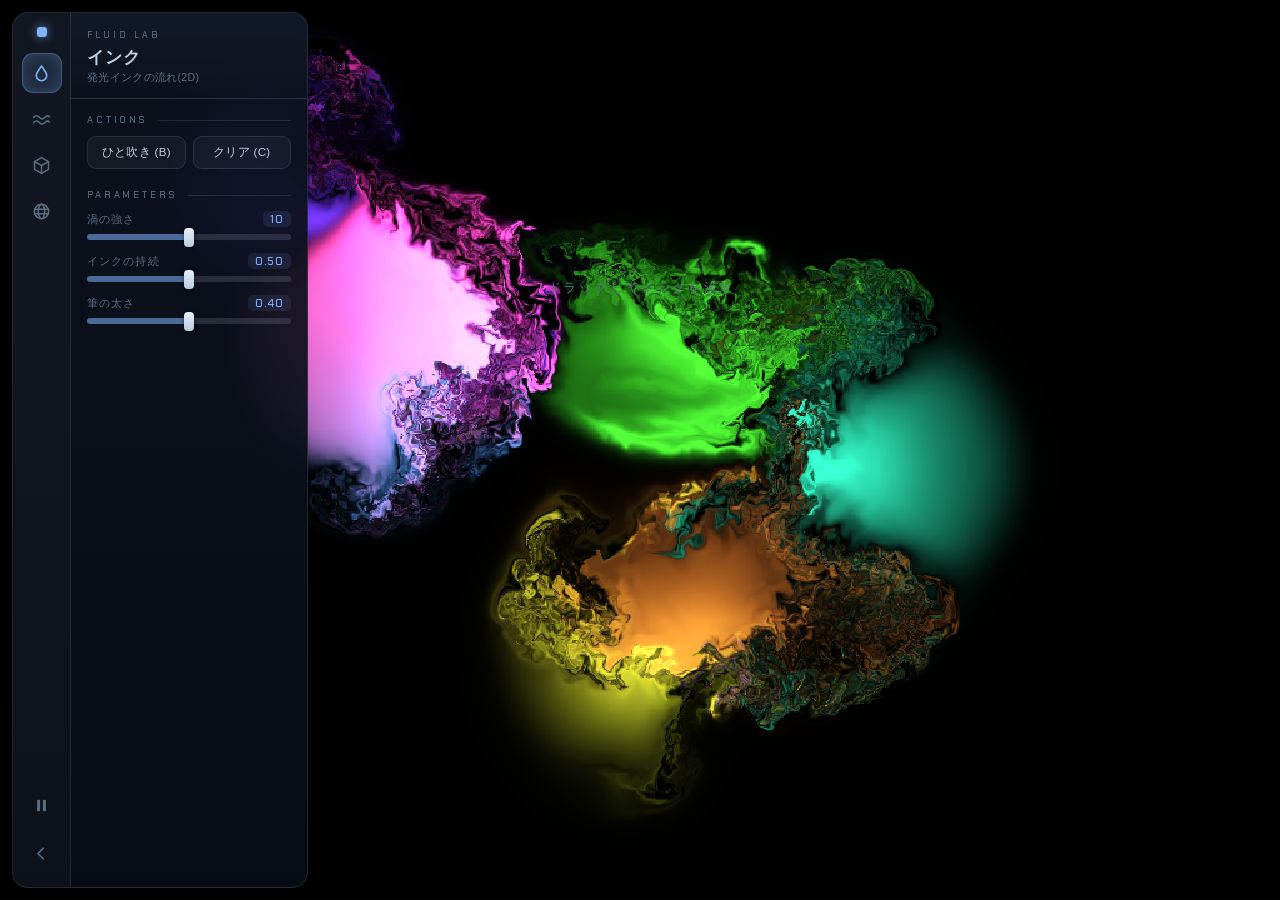
==== index.html @ f1052d77 "GitHub Pages公開用のindex.html/.nojekyllを追加 Pagesのルート入口として index.html(fluid-lab.htmlへのリダイレクト)を置く。 ビルド成果物" ====
<!DOCTYPE html>
<html lang="ja">
<head>
<meta charset="utf-8">
<title>Fluid Lab</title>
<!-- GitHub Pages の入口。実体は fluid-lab.html(ビルド成果物)。
     ビルドごとに 220KB の複製をコミットしないよう、リダイレクトで受ける。 -->
<meta http-equiv="refresh" content="0; url=fluid-lab.html">
<link rel="canonical" href="fluid-lab.html">
<style>
  body { background:#0b0e14; color:#c9d1d9; font-family:system-ui,sans-serif;
         display:grid; place-items:center; height:100vh; margin:0; }
  a { color:#58a6ff; }
</style>
</head>
<body>
<p><a href="fluid-lab.html">Fluid Lab を開く</a></p>
</body>
</html>
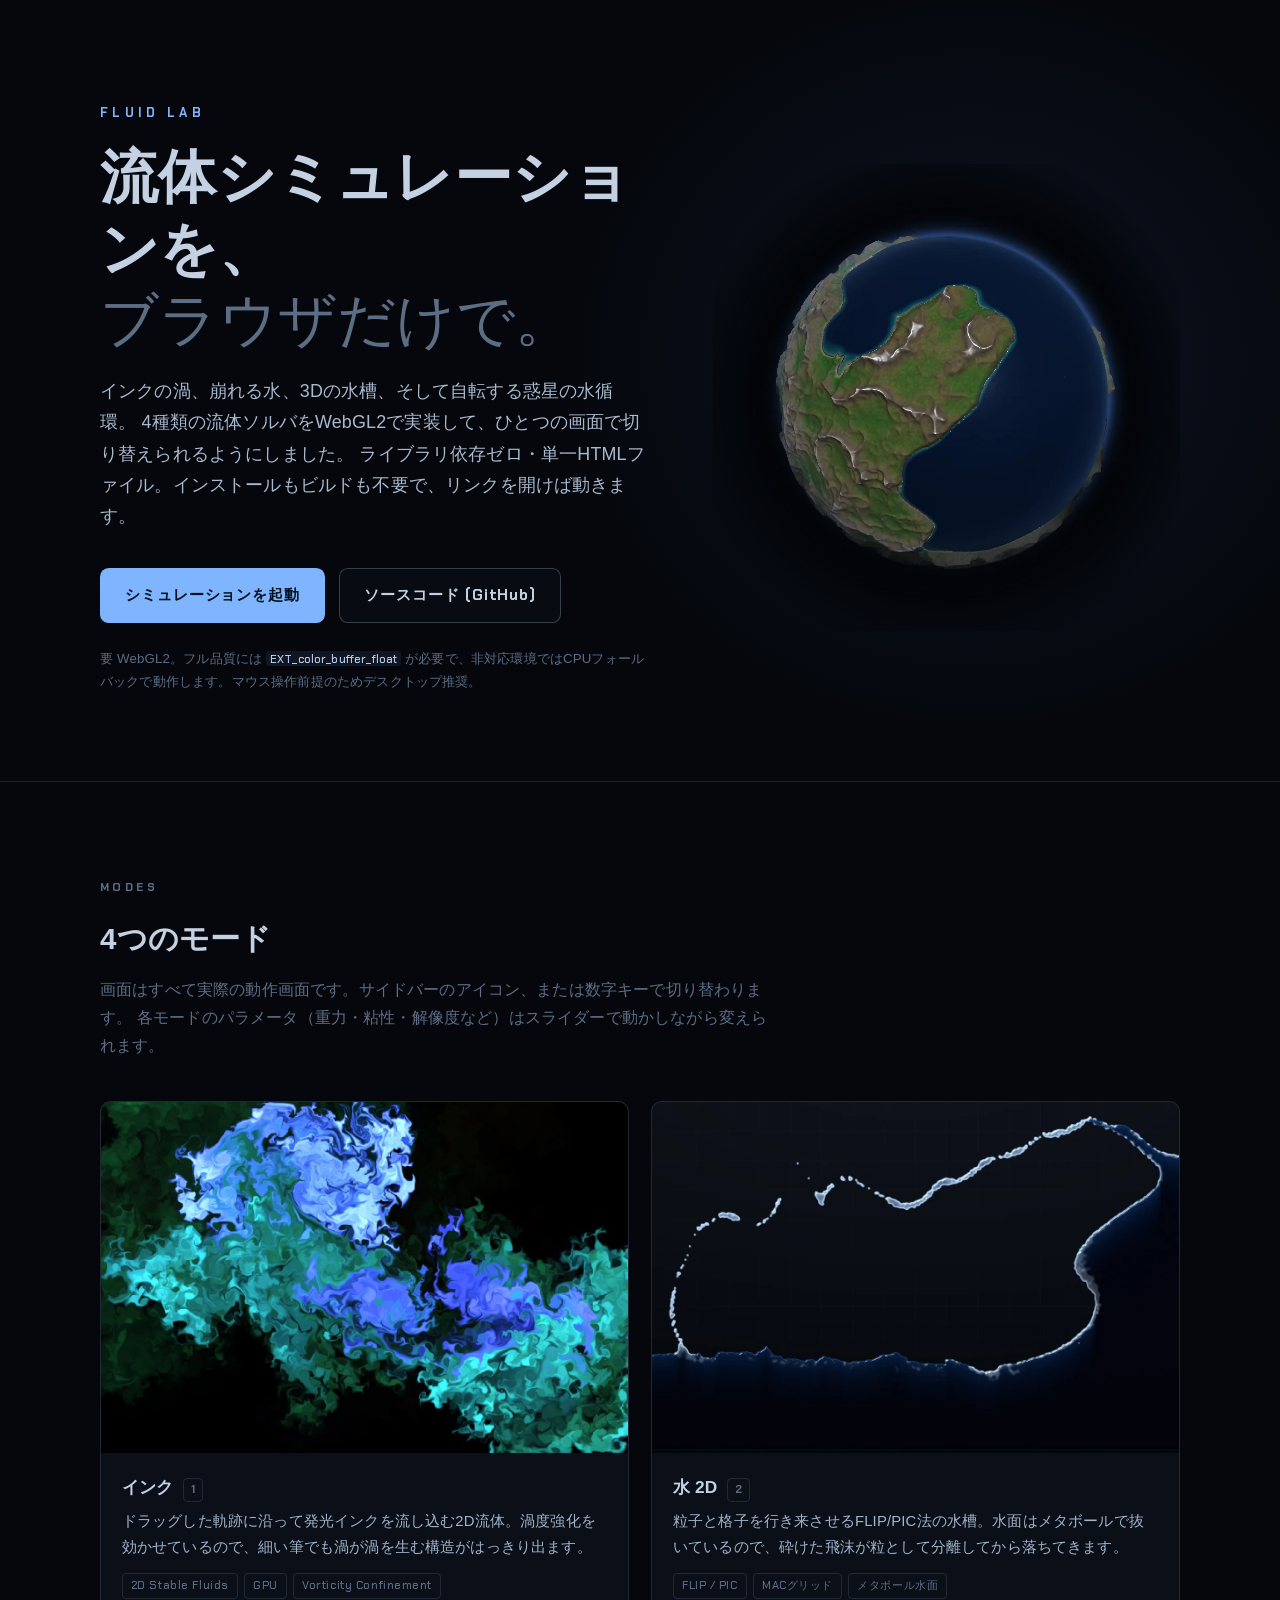
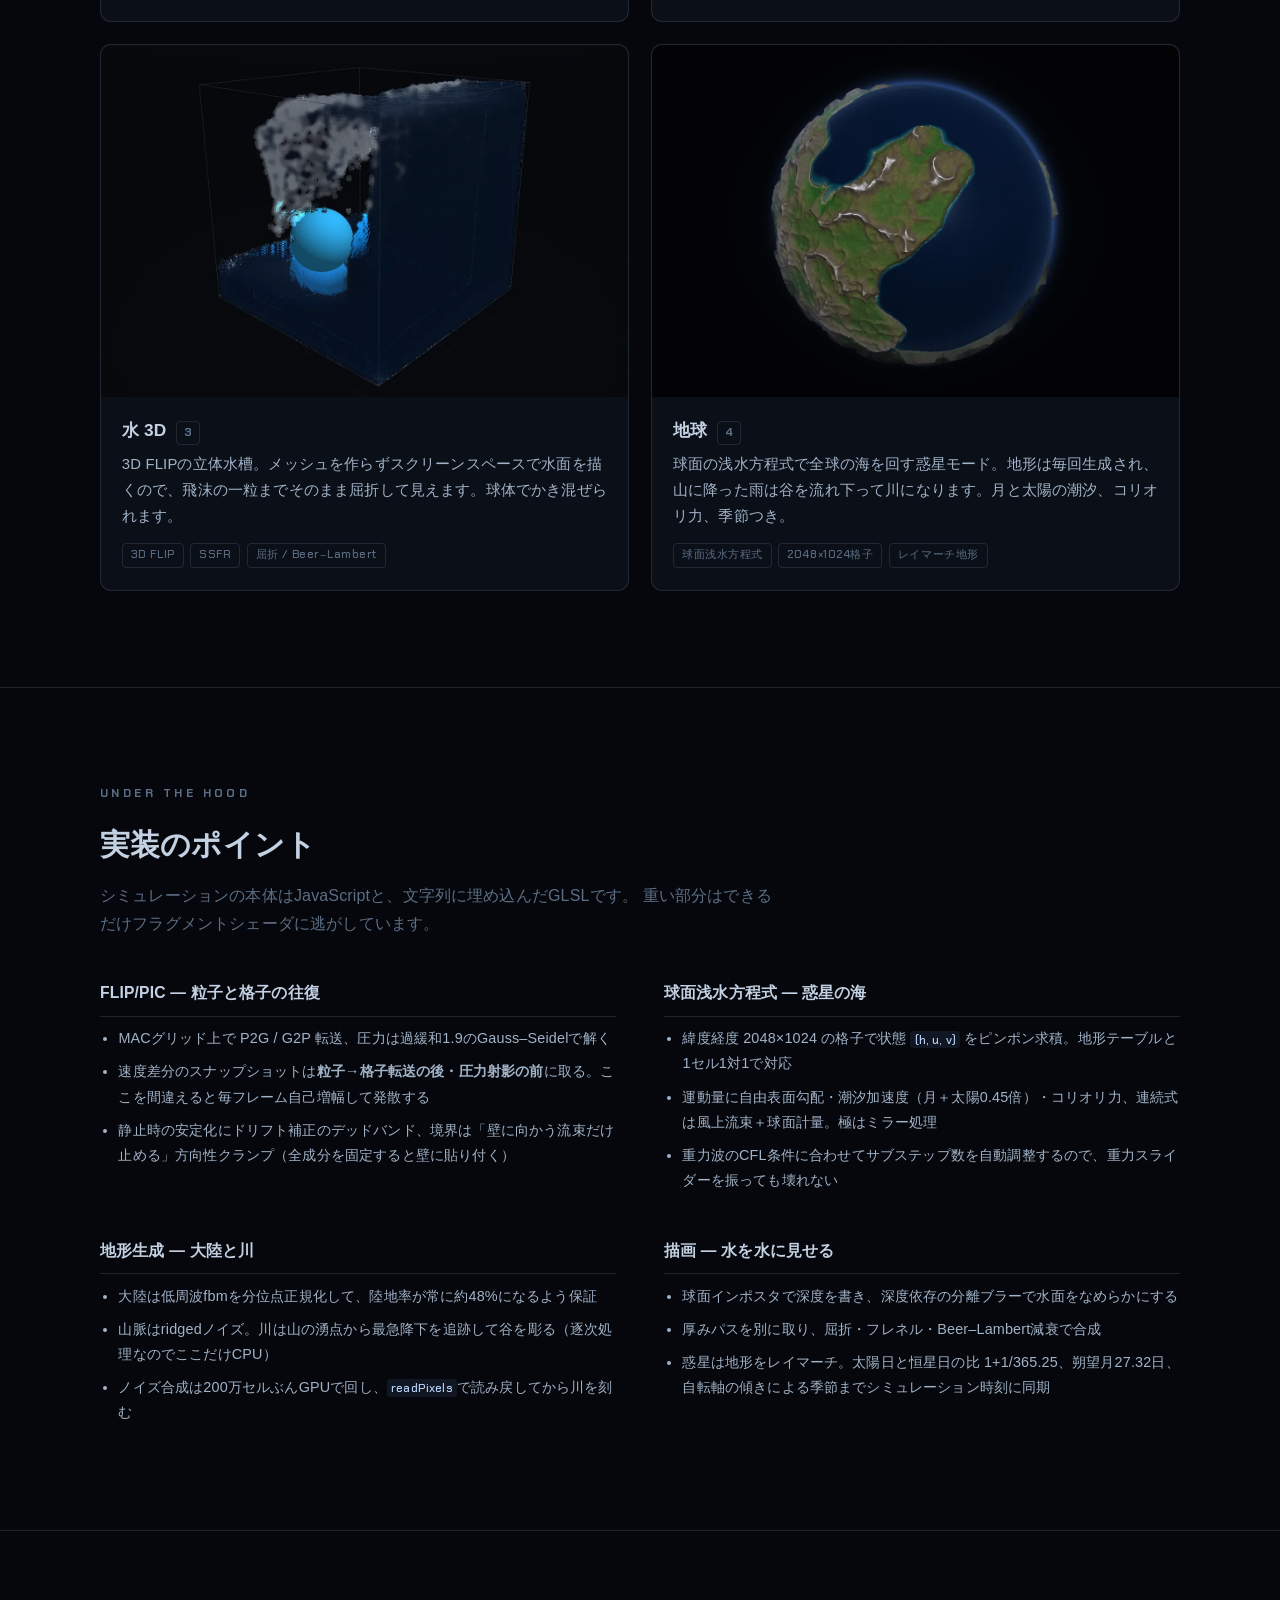
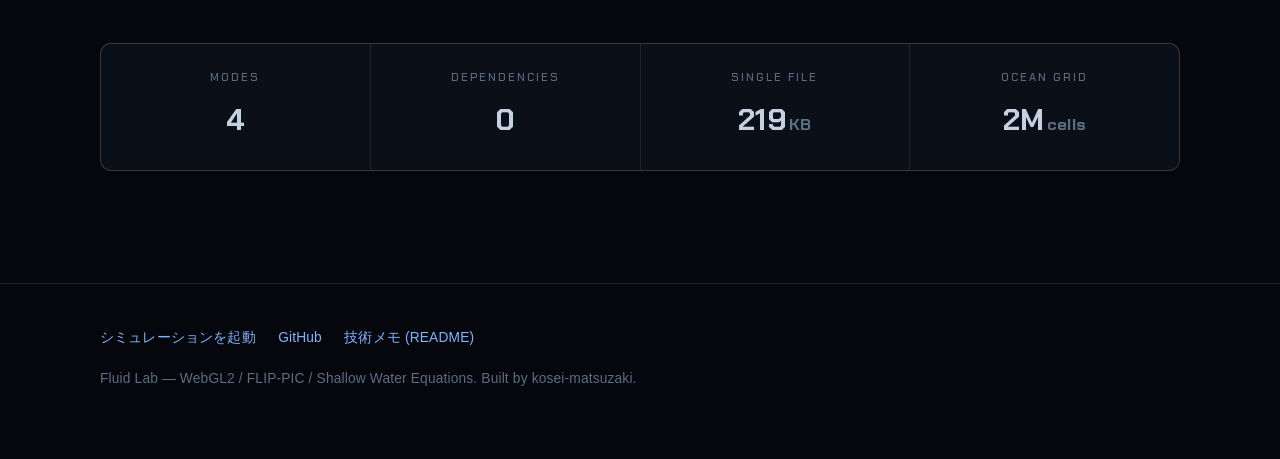
==== commit 28563f10: "作品紹介のランディングページを追加し、スマホ表示を修正 - index.html をリダイレクトから紹介ページに置き換え。ヒーロー(惑星)、   4モードのカード、実装メモ、OGPカードつき - as" ====
--- a/index.html
+++ b/index.html
@@ -2,18 +2,318 @@
 <html lang="ja">
 <head>
 <meta charset="utf-8">
-<title>Fluid Lab</title>
-<!-- GitHub Pages の入口。実体は fluid-lab.html(ビルド成果物)。
-     ビルドごとに 220KB の複製をコミットしないよう、リダイレクトで受ける。 -->
-<meta http-equiv="refresh" content="0; url=fluid-lab.html">
-<link rel="canonical" href="fluid-lab.html">
+<meta name="viewport" content="width=device-width, initial-scale=1">
+<title>Fluid Lab — ブラウザで動く4モード流体シミュレーション</title>
+<meta name="description" content="インク・水2D・水3D・地球。WebGL2で書いた4モードのインタラクティブ流体シミュレーション。依存ゼロの単一HTMLファイル。">
+
+<meta property="og:type" content="website">
+<meta property="og:url" content="https://kosei-matsuzaki.github.io/fluid-lab/">
+<meta property="og:title" content="Fluid Lab — ブラウザで動く4モード流体シミュレーション">
+<meta property="og:description" content="インク・水2D・水3D・地球。FLIP/PIC法と球面浅水方程式をWebGL2で実装した、依存ゼロの単一HTML。">
+<meta property="og:image" content="https://kosei-matsuzaki.github.io/fluid-lab/assets/og.jpg">
+<meta property="og:image:width" content="1200">
+<meta property="og:image:height" content="630">
+<meta name="twitter:card" content="summary_large_image">
+<meta name="twitter:image" content="https://kosei-matsuzaki.github.io/fluid-lab/assets/og.jpg">
+
+<link rel="stylesheet" href="assets/chakra-petch.css">
 <style>
-  body { background:#0b0e14; color:#c9d1d9; font-family:system-ui,sans-serif;
-         display:grid; place-items:center; height:100vh; margin:0; }
-  a { color:#58a6ff; }
+  :root {
+    --ground: #05070C;
+    --raise: #0A0F18;
+    --line: rgba(184, 199, 218, 0.14);
+    --line-strong: rgba(184, 199, 218, 0.28);
+    --text: #C3D1E2;
+    --muted: #5C6E84;
+    --accent: #7FB4FF;
+    --font-ui: "Hiragino Sans", "Yu Gothic UI", "Noto Sans JP", Meiryo, ui-sans-serif, sans-serif;
+    --font-disp: "Chakra Petch", ui-monospace, "Cascadia Code", monospace;
+  }
+  * { box-sizing: border-box; }
+  html { -webkit-text-size-adjust: 100%; }
+  body {
+    margin: 0;
+    background: var(--ground);
+    color: var(--text);
+    font-family: var(--font-ui);
+    line-height: 1.75;
+    letter-spacing: 0.01em;
+  }
+  a { color: var(--accent); }
+  img { max-width: 100%; display: block; }
+  .wrap { width: min(1080px, 100% - 2.5rem); margin-inline: auto; }
+
+  /* ---- hero ---- */
+  .hero { position: relative; overflow: hidden; border-bottom: 1px solid var(--line); }
+  /* faint bloom behind the globe so the column does not read as a pasted box */
+  .hero::before {
+    content: ""; position: absolute; inset: 0; pointer-events: none;
+    background: radial-gradient(46% 70% at 76% 46%, rgba(60,110,190,0.13), transparent 70%);
+  }
+  .hero-grid {
+    position: relative;
+    display: grid;
+    grid-template-columns: minmax(0, 1.08fr) minmax(0, 0.92fr);
+    align-items: center;
+    gap: clamp(1.5rem, 5vw, 4rem);
+    padding: clamp(3.2rem, 8vw, 6.5rem) 0 clamp(3.2rem, 7vw, 5.5rem);
+  }
+  .hero-art img {
+    width: 100%; height: auto;
+    /* the source frame is near-black around the planet; fading the square's
+       edge lets the atmosphere glow bleed into the page background */
+    -webkit-mask-image: radial-gradient(circle at 50% 50%, #000 56%, transparent 78%);
+    mask-image: radial-gradient(circle at 50% 50%, #000 56%, transparent 78%);
+  }
+  .eyebrow {
+    font-family: var(--font-disp); font-weight: 700;
+    font-size: 0.8rem; letter-spacing: 0.34em; color: var(--accent);
+    text-transform: uppercase; margin: 0 0 1.1rem;
+  }
+  h1 {
+    font-size: clamp(2rem, 6.4vw, 3.6rem);
+    line-height: 1.24; margin: 0 0 1.2rem; font-weight: 700;
+    letter-spacing: 0.005em;
+  }
+  h1 .thin { color: var(--muted); font-weight: 500; }
+  .lead { max-width: 40rem; font-size: clamp(1rem, 2.3vw, 1.12rem); color: #A9BACE; margin: 0 0 2.2rem; }
+  .cta { display: flex; flex-wrap: wrap; gap: 0.9rem; align-items: center; }
+  .btn {
+    display: inline-flex; align-items: center; gap: 0.55rem;
+    font-family: var(--font-disp); font-weight: 700; font-size: 0.95rem;
+    letter-spacing: 0.06em; text-decoration: none;
+    padding: 0.82rem 1.5rem; border-radius: 0.55rem;
+    border: 1px solid transparent; transition: transform .16s ease, background .16s ease, border-color .16s ease;
+  }
+  .btn-primary { background: var(--accent); color: #04121F; }
+  .btn-primary:hover { background: #9CC6FF; transform: translateY(-1px); }
+  .btn-ghost { border-color: var(--line-strong); color: var(--text); background: rgba(10,15,24,0.6); }
+  .btn-ghost:hover { border-color: var(--accent); color: var(--accent); transform: translateY(-1px); }
+  .req { margin: 1.5rem 0 0; font-size: 0.83rem; color: var(--muted); }
+
+  /* ---- sections ---- */
+  section { padding: clamp(3.5rem, 8vw, 6rem) 0; }
+  section + section { border-top: 1px solid var(--line); }
+  .sec-label {
+    font-family: var(--font-disp); font-weight: 700;
+    font-size: 0.72rem; letter-spacing: 0.3em; color: var(--muted);
+    text-transform: uppercase; margin: 0 0 0.9rem;
+  }
+  h2 { font-size: clamp(1.35rem, 3.4vw, 1.85rem); margin: 0 0 0.7rem; font-weight: 700; }
+  .sec-lead { color: var(--muted); max-width: 42rem; margin: 0 0 2.6rem; }
+
+  /* ---- mode cards ---- */
+  .modes { display: grid; grid-template-columns: repeat(2, 1fr); gap: 1.4rem; }
+  .card {
+    background: var(--raise); border: 1px solid var(--line);
+    border-radius: 0.7rem; overflow: hidden;
+    display: flex; flex-direction: column;
+    transition: border-color .18s ease, transform .18s ease;
+  }
+  .card:hover { border-color: var(--line-strong); transform: translateY(-2px); }
+  .card figure { margin: 0; aspect-ratio: 3 / 2; background: #000; }
+  .card figure img { width: 100%; height: 100%; object-fit: cover; }
+  .card-body { padding: 1.15rem 1.3rem 1.4rem; }
+  .card-head { display: flex; align-items: baseline; gap: 0.6rem; margin-bottom: 0.35rem; }
+  .card-head h3 { font-size: 1.08rem; margin: 0; font-weight: 700; }
+  .key {
+    font-family: var(--font-disp); font-size: 0.72rem; font-weight: 700;
+    color: var(--muted); border: 1px solid var(--line);
+    border-radius: 0.25rem; padding: 0.05rem 0.42rem; letter-spacing: 0.08em;
+  }
+  .card p { margin: 0 0 0.85rem; font-size: 0.93rem; color: #A2B3C7; }
+  .tags { display: flex; flex-wrap: wrap; gap: 0.4rem; list-style: none; margin: 0; padding: 0; }
+  .tags li {
+    font-family: var(--font-disp); font-size: 0.7rem; letter-spacing: 0.05em;
+    color: var(--muted); border: 1px solid var(--line);
+    border-radius: 0.25rem; padding: 0.12rem 0.5rem;
+  }
+
+  /* ---- tech notes ---- */
+  .notes { display: grid; grid-template-columns: repeat(2, minmax(0, 1fr)); gap: 2.2rem 3rem; }
+  .note h3 {
+    font-size: 0.98rem; margin: 0 0 0.6rem; font-weight: 700;
+    padding-bottom: 0.55rem; border-bottom: 1px solid var(--line);
+  }
+  .note ul { margin: 0; padding-left: 1.15rem; }
+  .note li { font-size: 0.9rem; color: #A2B3C7; margin-bottom: 0.5rem; }
+  code {
+    font-family: var(--font-disp); font-size: 0.85em;
+    background: rgba(127,180,255,0.09); color: #B7D2F7;
+    padding: 0.06em 0.34em; border-radius: 0.2rem;
+  }
+
+  /* ---- spec strip ---- */
+  .spec { display: grid; grid-template-columns: repeat(4, 1fr); gap: 1px; background: var(--line); border: 1px solid var(--line); border-radius: 0.7rem; overflow: hidden; }
+  .spec div { background: var(--raise); padding: 1.5rem 1.2rem; text-align: center; }
+  .spec dt { font-family: var(--font-disp); font-size: 0.7rem; letter-spacing: 0.18em; color: var(--muted); text-transform: uppercase; }
+  .spec dd { font-family: var(--font-disp); font-weight: 700; font-size: clamp(1.3rem, 3.6vw, 1.9rem); margin: 0.35rem 0 0; color: var(--text); }
+  .spec dd .unit { font-size: 0.55em; color: var(--muted); margin-left: 0.15em; }
+
+  footer { border-top: 1px solid var(--line); padding: 2.6rem 0 3.4rem; color: var(--muted); font-size: 0.86rem; }
+  .foot-links { display: flex; flex-wrap: wrap; gap: 1.4rem; margin-bottom: 1.1rem; }
+  .foot-links a { text-decoration: none; }
+  .foot-links a:hover { text-decoration: underline; }
+
+  @media (max-width: 880px) {
+    .hero-grid { grid-template-columns: 1fr; padding-top: clamp(2rem, 6vw, 3rem); }
+    /* planet leads on narrow screens, copy follows */
+    .hero-art { order: -1; max-width: 20rem; margin-inline: auto; }
+    .notes { grid-template-columns: 1fr; }
+  }
+  @media (max-width: 720px) {
+    .modes { grid-template-columns: 1fr; }
+    .spec { grid-template-columns: repeat(2, 1fr); }
+    .btn { flex: 1 1 auto; justify-content: center; }
+  }
+  @media (prefers-reduced-motion: reduce) {
+    * { transition: none !important; }
+  }
 </style>
 </head>
 <body>
-<p><a href="fluid-lab.html">Fluid Lab を開く</a></p>
+
+<header class="hero">
+  <div class="wrap hero-grid">
+  <div class="hero-copy">
+    <p class="eyebrow">Fluid Lab</p>
+    <h1>流体シミュレーションを、<br><span class="thin">ブラウザだけで。</span></h1>
+    <p class="lead">
+      インクの渦、崩れる水、3Dの水槽、そして自転する惑星の水循環。
+      4種類の流体ソルバをWebGL2で実装して、ひとつの画面で切り替えられるようにしました。
+      ライブラリ依存ゼロ・単一HTMLファイル。インストールもビルドも不要で、リンクを開けば動きます。
+    </p>
+    <div class="cta">
+      <a class="btn btn-primary" href="fluid-lab.html">シミュレーションを起動</a>
+      <a class="btn btn-ghost" href="https://github.com/kosei-matsuzaki/fluid-lab">ソースコード (GitHub)</a>
+    </div>
+    <p class="req">要 WebGL2。フル品質には <code>EXT_color_buffer_float</code> が必要で、非対応環境ではCPUフォールバックで動作します。マウス操作前提のためデスクトップ推奨。</p>
+  </div>
+  <div class="hero-art">
+    <img src="assets/globe.webp" alt="" width="900" height="900" fetchpriority="high">
+  </div>
+  </div>
+</header>
+
+<section>
+  <div class="wrap">
+    <p class="sec-label">Modes</p>
+    <h2>4つのモード</h2>
+    <p class="sec-lead">
+      画面はすべて実際の動作画面です。サイドバーのアイコン、または数字キーで切り替わります。
+      各モードのパラメータ（重力・粘性・解像度など）はスライダーで動かしながら変えられます。
+    </p>
+
+    <div class="modes">
+      <article class="card">
+        <figure><img src="assets/ink.webp" alt="インクモード: 青と緑の発光インクが渦を巻いて混ざり合う様子" loading="lazy" width="1200" height="800"></figure>
+        <div class="card-body">
+          <div class="card-head"><h3>インク</h3><span class="key">1</span></div>
+          <p>ドラッグした軌跡に沿って発光インクを流し込む2D流体。渦度強化を効かせているので、細い筆でも渦が渦を生む構造がはっきり出ます。</p>
+          <ul class="tags"><li>2D Stable Fluids</li><li>GPU</li><li>Vorticity Confinement</li></ul>
+        </div>
+      </article>
+
+      <article class="card">
+        <figure><img src="assets/water2d.webp" alt="水2Dモード: 崩れた水が右壁を駆け上がり、水滴を飛ばしながら砕ける波" loading="lazy" width="1200" height="800"></figure>
+        <div class="card-body">
+          <div class="card-head"><h3>水 2D</h3><span class="key">2</span></div>
+          <p>粒子と格子を行き来させるFLIP/PIC法の水槽。水面はメタボールで抜いているので、砕けた飛沫が粒として分離してから落ちてきます。</p>
+          <ul class="tags"><li>FLIP / PIC</li><li>MACグリッド</li><li>メタボール水面</li></ul>
+        </div>
+      </article>
+
+      <article class="card">
+        <figure><img src="assets/water3d.webp" alt="水3Dモード: 立方体の水槽の中で球体が水をかき混ぜ、壁面に泡が飛び散る様子" loading="lazy" width="1200" height="800"></figure>
+        <div class="card-body">
+          <div class="card-head"><h3>水 3D</h3><span class="key">3</span></div>
+          <p>3D FLIPの立体水槽。メッシュを作らずスクリーンスペースで水面を描くので、飛沫の一粒までそのまま屈折して見えます。球体でかき混ぜられます。</p>
+          <ul class="tags"><li>3D FLIP</li><li>SSFR</li><li>屈折 / Beer–Lambert</li></ul>
+        </div>
+      </article>
+
+      <article class="card">
+        <figure><img src="assets/earth.webp" alt="地球モード: 手続き生成された大陸と海を持つ惑星。雪をかぶった山脈と大気の光が見える" loading="lazy" width="1200" height="800"></figure>
+        <div class="card-body">
+          <div class="card-head"><h3>地球</h3><span class="key">4</span></div>
+          <p>球面の浅水方程式で全球の海を回す惑星モード。地形は毎回生成され、山に降った雨は谷を流れ下って川になります。月と太陽の潮汐、コリオリ力、季節つき。</p>
+          <ul class="tags"><li>球面浅水方程式</li><li>2048×1024格子</li><li>レイマーチ地形</li></ul>
+        </div>
+      </article>
+    </div>
+  </div>
+</section>
+
+<section>
+  <div class="wrap">
+    <p class="sec-label">Under the hood</p>
+    <h2>実装のポイント</h2>
+    <p class="sec-lead">
+      シミュレーションの本体はJavaScriptと、文字列に埋め込んだGLSLです。
+      重い部分はできるだけフラグメントシェーダに逃がしています。
+    </p>
+
+    <div class="notes">
+      <div class="note">
+        <h3>FLIP/PIC — 粒子と格子の往復</h3>
+        <ul>
+          <li>MACグリッド上で P2G / G2P 転送、圧力は過緩和1.9のGauss–Seidelで解く</li>
+          <li>速度差分のスナップショットは<strong>粒子→格子転送の後・圧力射影の前</strong>に取る。ここを間違えると毎フレーム自己増幅して発散する</li>
+          <li>静止時の安定化にドリフト補正のデッドバンド、境界は「壁に向かう流束だけ止める」方向性クランプ（全成分を固定すると壁に貼り付く）</li>
+        </ul>
+      </div>
+
+      <div class="note">
+        <h3>球面浅水方程式 — 惑星の海</h3>
+        <ul>
+          <li>緯度経度 2048×1024 の格子で状態 <code>(h, u, v)</code> をピンポン求積。地形テーブルと1セル1対1で対応</li>
+          <li>運動量に自由表面勾配・潮汐加速度（月＋太陽0.45倍）・コリオリ力、連続式は風上流束＋球面計量。極はミラー処理</li>
+          <li>重力波のCFL条件に合わせてサブステップ数を自動調整するので、重力スライダーを振っても壊れない</li>
+        </ul>
+      </div>
+
+      <div class="note">
+        <h3>地形生成 — 大陸と川</h3>
+        <ul>
+          <li>大陸は低周波fbmを分位点正規化して、陸地率が常に約48%になるよう保証</li>
+          <li>山脈はridgedノイズ。川は山の湧点から最急降下を追跡して谷を彫る（逐次処理なのでここだけCPU）</li>
+          <li>ノイズ合成は200万セルぶんGPUで回し、<code>readPixels</code>で読み戻してから川を刻む</li>
+        </ul>
+      </div>
+
+      <div class="note">
+        <h3>描画 — 水を水に見せる</h3>
+        <ul>
+          <li>球面インポスタで深度を書き、深度依存の分離ブラーで水面をなめらかにする</li>
+          <li>厚みパスを別に取り、屈折・フレネル・Beer–Lambert減衰で合成</li>
+          <li>惑星は地形をレイマーチ。太陽日と恒星日の比 1+1/365.25、朔望月27.32日、自転軸の傾きによる季節までシミュレーション時刻に同期</li>
+        </ul>
+      </div>
+    </div>
+  </div>
+</section>
+
+<section>
+  <div class="wrap">
+    <dl class="spec">
+      <div><dt>Modes</dt><dd>4</dd></div>
+      <div><dt>Dependencies</dt><dd>0</dd></div>
+      <div><dt>Single file</dt><dd>219<span class="unit">KB</span></dd></div>
+      <div><dt>Ocean grid</dt><dd>2M<span class="unit">cells</span></dd></div>
+    </dl>
+  </div>
+</section>
+
+<footer>
+  <div class="wrap">
+    <div class="foot-links">
+      <a href="fluid-lab.html">シミュレーションを起動</a>
+      <a href="https://github.com/kosei-matsuzaki/fluid-lab">GitHub</a>
+      <a href="https://github.com/kosei-matsuzaki/fluid-lab#readme">技術メモ (README)</a>
+    </div>
+    <p>Fluid Lab — WebGL2 / FLIP-PIC / Shallow Water Equations. Built by kosei-matsuzaki.</p>
+  </div>
+</footer>
+
 </body>
 </html>
--- a/assets/chakra-petch.css
+++ b/assets/chakra-petch.css
@@ -0,0 +1,15 @@
+/* Extracted verbatim from src/style.css so the landing page shares the app's display face. */
+@font-face {
+  font-family: 'Chakra Petch';
+  font-style: normal;
+  font-weight: 500;
+  src: url([data-uri]) format('woff2');
+  unicode-range: U+0000-00FF;
+}
+@font-face {
+  font-family: 'Chakra Petch';
+  font-style: normal;
+  font-weight: 700;
+  src: url([data-uri]) format('woff2');
+  unicode-range: U+0000-00FF;
+}
